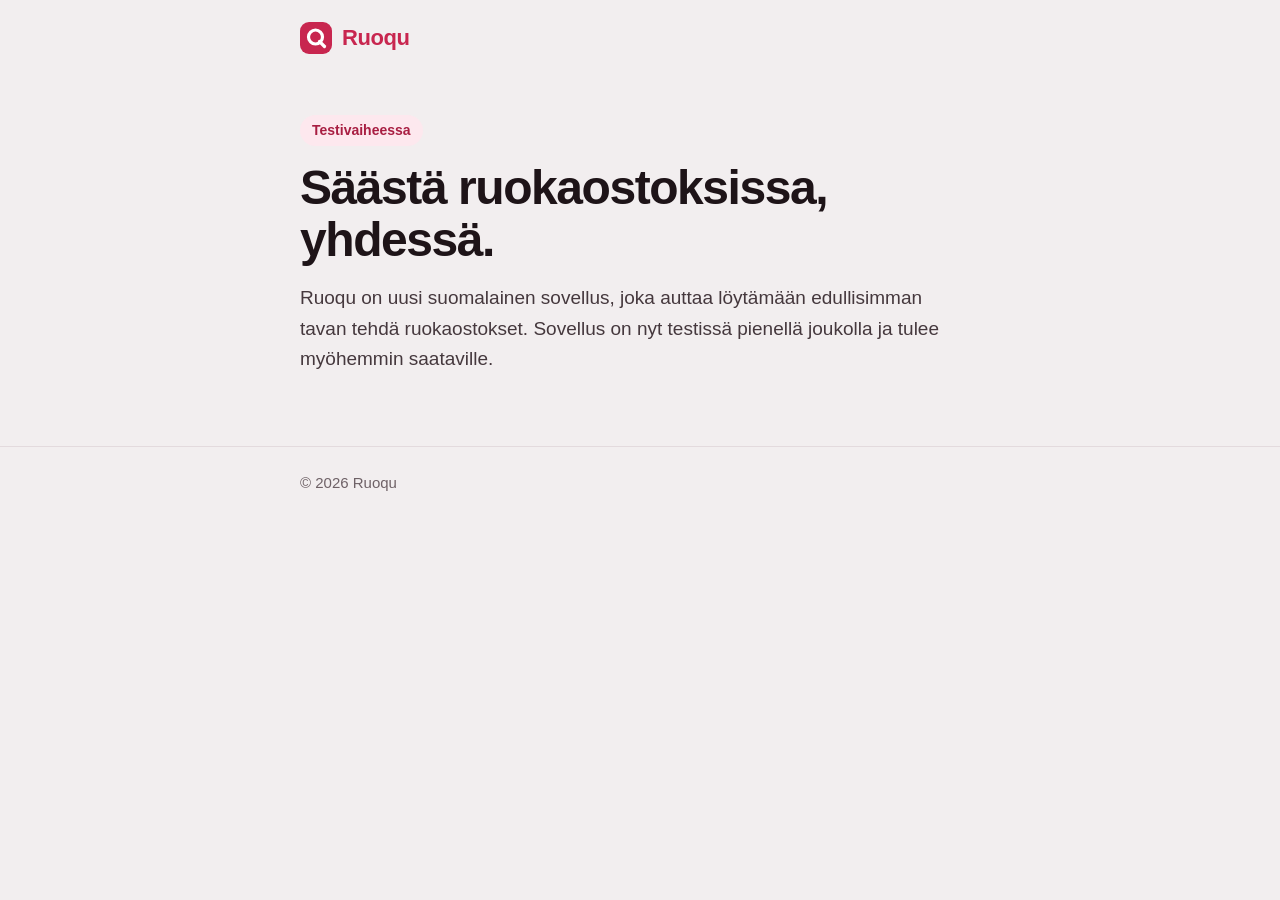
==== index.html @ 2a515dee "README: julkaisu- ja DNS-ohje Co-Authored-By: Claude Opus 5.5 <noreply@anthropic.com> Claude-Session" ====
<!DOCTYPE html>
<html lang="fi">
<head>
<meta charset="utf-8">
<meta name="viewport" content="width=device-width, initial-scale=1">
<title>Ruoqu</title>
<meta name="description" content="Ruoqu on uusi suomalainen sovellus, joka auttaa säästämään ruokaostoksissa.">
<link rel="icon" href="favicon.svg" type="image/svg+xml">
<link rel="stylesheet" href="tyyli.css">
</head>
<body>
<header><div class="sisus">
<a class="logo" href="index.html"><svg class="merkki" viewBox="0 0 32 32" aria-hidden="true"><rect width="32" height="32" rx="9" fill="currentColor"/><circle cx="15.5" cy="15" r="7" fill="none" stroke="#fff" stroke-width="3.2"/><path d="M19.5 19.5 L24.5 24.5" stroke="#fff" stroke-width="3.2" stroke-linecap="round"/></svg>Ruoqu</a>
<nav></nav>
</div></header>
<main class="sisus">
<div class="sankari">
<div class="lappu">Testivaiheessa</div>
<h1>Säästä ruokaostoksissa, yhdessä.</h1>
<p class="johdanto">Ruoqu on uusi suomalainen sovellus, joka auttaa löytämään edullisimman tavan tehdä ruokaostokset. Sovellus on nyt testissä pienellä joukolla ja tulee myöhemmin saataville.</p>
</div>

</main>
<footer><div class="sisus">


<div>© 2026 Ruoqu</div>
</div></footer>
</body>
</html>
---- tyyli.css ----
:root{
  --tausta:#F2EEEF;--pinta:#FFFFFF;--pinta2:#F7F4F5;--teksti:#1E1418;--teksti2:#45383D;--himmea:#6E6166;
  --raja:#E3DADD;--brandi:#C8264F;--brandi-teksti:#A81E42;--brandi-vaalea:#FDE8EE;--vihrea:#0F6B47;--vihrea-taust:#E3F2EA;
  color-scheme:light;
}
*{box-sizing:border-box}
html{-webkit-text-size-adjust:100%}
body{margin:0;background:var(--tausta);color:var(--teksti);
  font:17px/1.6 -apple-system,BlinkMacSystemFont,"Segoe UI",Inter,Roboto,Helvetica,Arial,sans-serif}
a{color:var(--brandi-teksti)}
.sisus{max-width:720px;margin:0 auto;padding:0 20px}
header{padding:20px 0}
header .sisus{display:flex;align-items:center;justify-content:space-between;gap:16px}
.logo{display:flex;align-items:center;gap:10px;color:var(--brandi);text-decoration:none;font-weight:700;font-size:22px;letter-spacing:-.02em}
.logo span{color:var(--teksti)}
.merkki{width:32px;height:32px}
nav{display:flex;gap:18px;font-size:15px}
nav a{color:var(--teksti2);text-decoration:none}
nav a:hover,nav a[aria-current]{color:var(--brandi-teksti)}
.sankari{padding:40px 0 24px}
.lappu{display:inline-block;background:var(--brandi-vaalea);color:var(--brandi-teksti);font-size:14px;font-weight:600;
  padding:4px 12px;border-radius:999px;margin-bottom:16px}
h1{font-size:clamp(32px,7vw,48px);line-height:1.1;letter-spacing:-.03em;margin:0 0 16px}
.johdanto{font-size:19px;color:var(--teksti2);margin:0 0 8px;max-width:34em}
section{padding:24px 0}
h2{font-size:22px;letter-spacing:-.01em;margin:32px 0 8px}
section>h2:first-child{margin-top:0}
.askeleet{list-style:none;padding:0;margin:16px 0 0;display:grid;gap:12px;counter-reset:a}
.askeleet li{background:var(--pinta);border:1px solid var(--raja);border-radius:16px;padding:16px 18px 16px 60px;position:relative;counter-increment:a}
.askeleet li::before{content:counter(a);position:absolute;left:18px;top:16px;width:28px;height:28px;border-radius:50%;
  background:var(--brandi);color:#fff;font-weight:700;font-size:15px;display:flex;align-items:center;justify-content:center}
.askeleet strong{display:block}
.kortit{display:grid;grid-template-columns:repeat(auto-fit,minmax(260px,1fr));gap:12px;margin-top:16px}
.kortti{background:var(--pinta);border:1px solid var(--raja);border-radius:16px;padding:16px 18px}
.kortti h3{font-size:17px;margin:0 0 4px}
.kortti p{margin:0;color:var(--teksti2);font-size:15px}
.huom{background:var(--vihrea-taust);border-radius:16px;padding:16px 18px;color:var(--teksti)}
.asiakirja{background:var(--pinta);border:1px solid var(--raja);border-radius:16px;padding:8px 24px 24px;margin:8px 0 24px}
.asiakirja h2{font-size:19px;margin:28px 0 6px}
.asiakirja p,.asiakirja li{color:var(--teksti2)}
.asiakirja ul{padding-left:22px}
.paivitetty{color:var(--himmea);font-size:15px}
details{background:var(--pinta);border:1px solid var(--raja);border-radius:14px;padding:14px 18px;margin:10px 0}
summary{font-weight:600;cursor:pointer}
details p{color:var(--teksti2);margin:10px 0 0}
footer{border-top:1px solid var(--raja);margin-top:40px;padding:24px 0 40px;color:var(--himmea);font-size:15px}
footer nav{flex-wrap:wrap;margin-bottom:8px}
@media (max-width:520px){header .sisus{flex-direction:column;align-items:flex-start;gap:10px}}
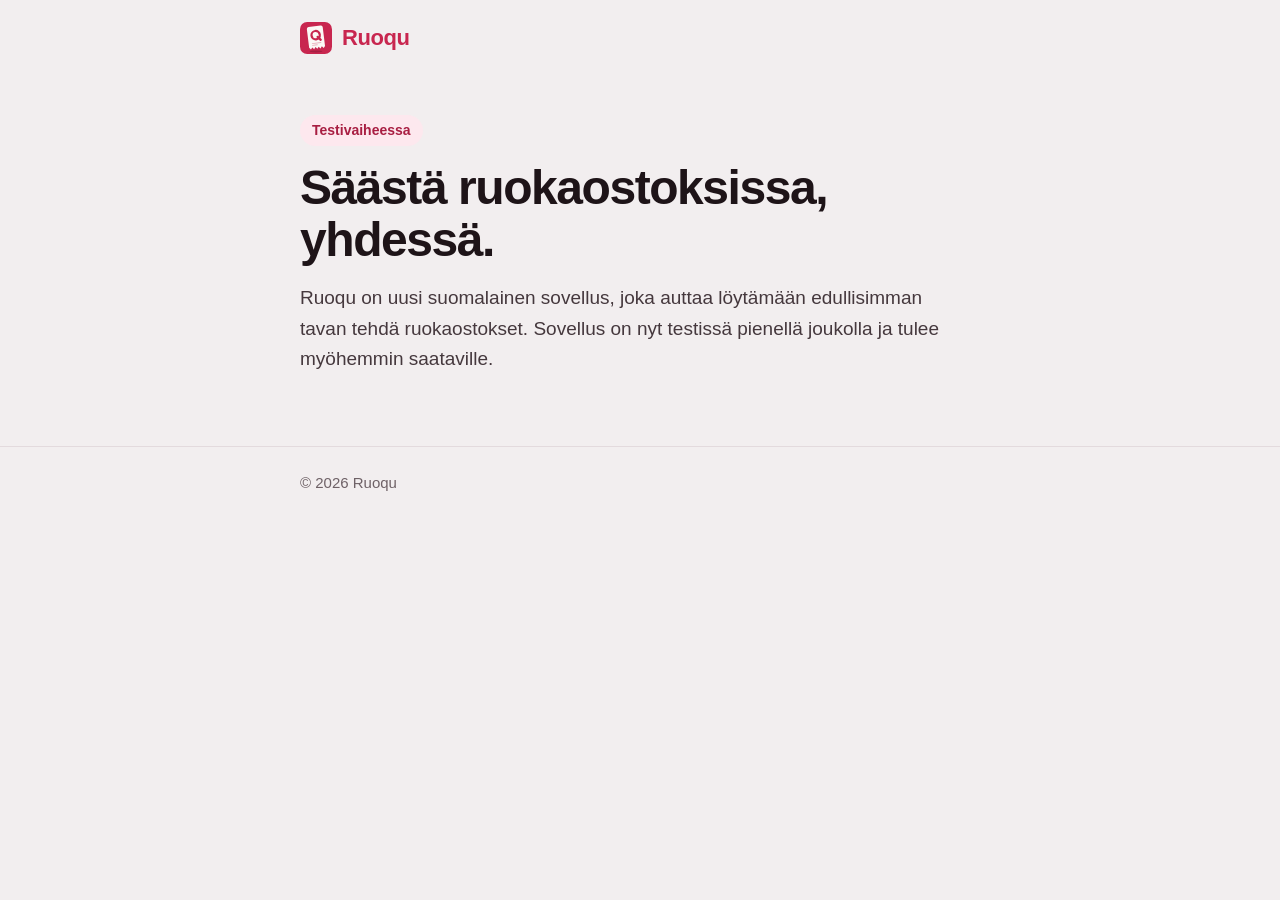
==== commit fcd99a74: "Logo B ja favicon Co-Authored-By: Claude Opus 5.5 <noreply@anthropic.com> Claude-Session: https://cl" ====
--- a/index.html
+++ b/index.html
@@ -10,7 +10,7 @@
 </head>
 <body>
 <header><div class="sisus">
-<a class="logo" href="index.html"><svg class="merkki" viewBox="0 0 32 32" aria-hidden="true"><rect width="32" height="32" rx="9" fill="currentColor"/><circle cx="15.5" cy="15" r="7" fill="none" stroke="#fff" stroke-width="3.2"/><path d="M19.5 19.5 L24.5 24.5" stroke="#fff" stroke-width="3.2" stroke-linecap="round"/></svg>Ruoqu</a>
+<a class="logo" href="index.html"><svg class="merkki" viewBox="0 0 100 100" aria-hidden="true"><rect width="100" height="100" rx="22.5" fill="#C8264F"/><ellipse cx="50" cy="92" rx="20" ry="3" fill="#4A0F22" opacity="0.28"/><g transform="rotate(-7 50 50)"><path d="M25,19 Q25,13 31,13 L69,13 Q75,13 75,19 L75,78 L70,84 L65,78 L60,84 L55,78 L50,84 L45,78 L40,84 L35,78 L30,84 L25,78 Z" fill="#FBF8F5"/><circle cx="50" cy="41" r="13" fill="none" stroke="#C8264F" stroke-width="7"/><path d="M55.5 47 L64 57.5" stroke="#C8264F" stroke-width="7" stroke-linecap="round"/><rect x="35" y="64.5" width="30" height="3" rx="1.5" fill="#C8264F" opacity="0.35"/><rect x="35" y="70" width="18" height="3" rx="1.5" fill="#C8264F" opacity="0.35"/></g></svg>Ruoqu</a>
 <nav></nav>
 </div></header>
 <main class="sisus">
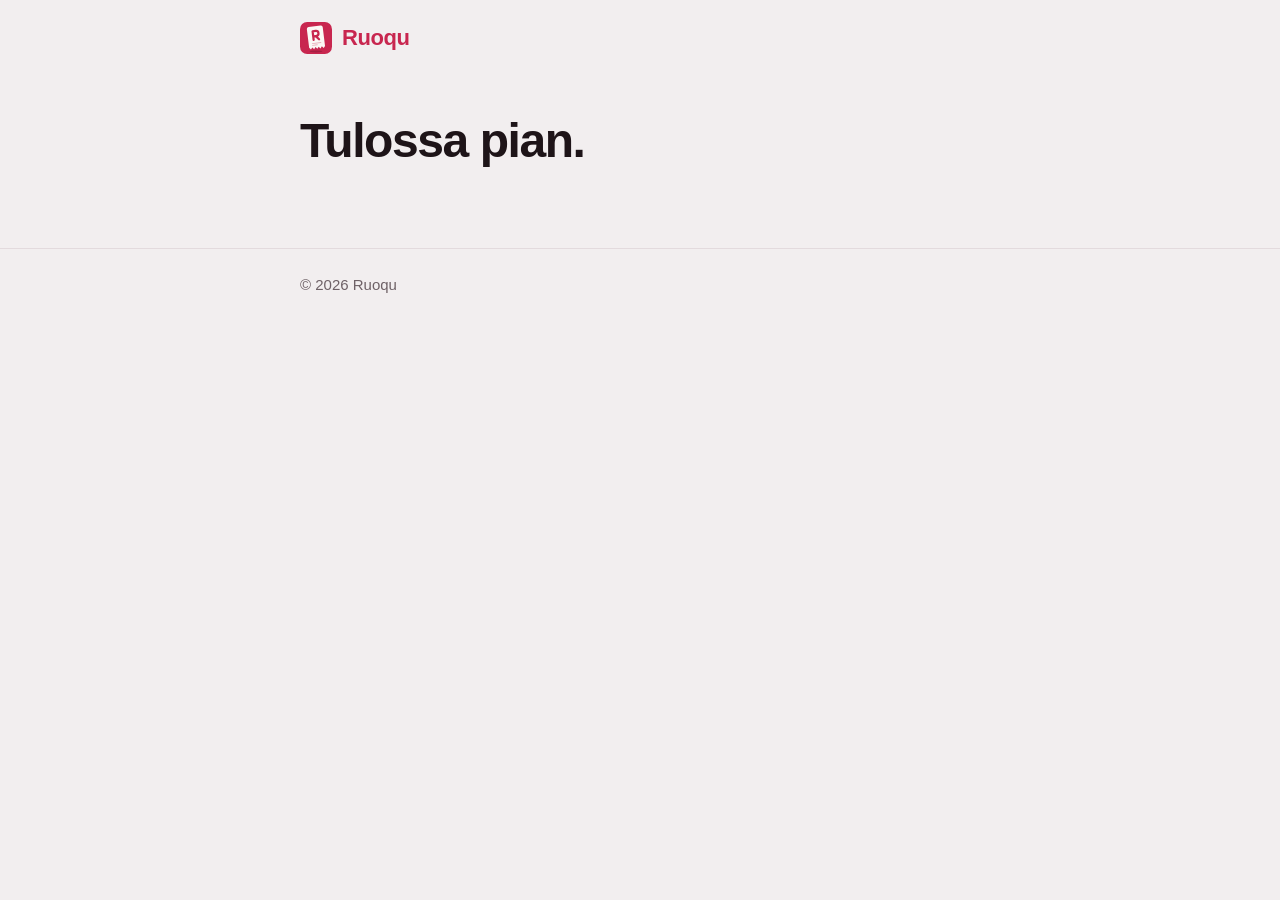
==== commit 0987a808: "Minimisivu: Tulossa pian, logo R Co-Authored-By: Claude Opus 5.5 <noreply@anthropic.com> Claude-Sess" ====
--- a/index.html
+++ b/index.html
@@ -4,20 +4,18 @@
 <meta charset="utf-8">
 <meta name="viewport" content="width=device-width, initial-scale=1">
 <title>Ruoqu</title>
-<meta name="description" content="Ruoqu on uusi suomalainen sovellus, joka auttaa säästämään ruokaostoksissa.">
+<meta name="description" content="Ruoqu – tulossa pian.">
 <link rel="icon" href="favicon.svg" type="image/svg+xml">
 <link rel="stylesheet" href="tyyli.css">
 </head>
 <body>
 <header><div class="sisus">
-<a class="logo" href="index.html"><svg class="merkki" viewBox="0 0 100 100" aria-hidden="true"><rect width="100" height="100" rx="22.5" fill="#C8264F"/><ellipse cx="50" cy="92" rx="20" ry="3" fill="#4A0F22" opacity="0.28"/><g transform="rotate(-7 50 50)"><path d="M25,19 Q25,13 31,13 L69,13 Q75,13 75,19 L75,78 L70,84 L65,78 L60,84 L55,78 L50,84 L45,78 L40,84 L35,78 L30,84 L25,78 Z" fill="#FBF8F5"/><circle cx="50" cy="41" r="13" fill="none" stroke="#C8264F" stroke-width="7"/><path d="M55.5 47 L64 57.5" stroke="#C8264F" stroke-width="7" stroke-linecap="round"/><rect x="35" y="64.5" width="30" height="3" rx="1.5" fill="#C8264F" opacity="0.35"/><rect x="35" y="70" width="18" height="3" rx="1.5" fill="#C8264F" opacity="0.35"/></g></svg>Ruoqu</a>
+<a class="logo" href="index.html"><svg class="merkki" viewBox="0 0 100 100" aria-hidden="true"><rect width="100" height="100" rx="22.5" fill="#C8264F"/><ellipse cx="50" cy="92" rx="20" ry="3" fill="#4A0F22" opacity="0.28"/><g transform="rotate(-7 50 50)"><path d="M25,19 Q25,13 31,13 L69,13 Q75,13 75,19 L75,78 L70,84 L65,78 L60,84 L55,78 L50,84 L45,78 L40,84 L35,78 L30,84 L25,78 Z" fill="#FBF8F5"/><path d="M42 55 V28 H51.5 A8 8 0 0 1 51.5 44 H42 M50 44 L59 55" fill="none" stroke="#C8264F" stroke-width="7" stroke-linecap="round" stroke-linejoin="round"/><rect x="35" y="64.5" width="30" height="3" rx="1.5" fill="#C8264F" opacity="0.35"/><rect x="35" y="70" width="18" height="3" rx="1.5" fill="#C8264F" opacity="0.35"/></g></svg>Ruoqu</a>
 <nav></nav>
 </div></header>
 <main class="sisus">
 <div class="sankari">
-<div class="lappu">Testivaiheessa</div>
-<h1>Säästä ruokaostoksissa, yhdessä.</h1>
-<p class="johdanto">Ruoqu on uusi suomalainen sovellus, joka auttaa löytämään edullisimman tavan tehdä ruokaostokset. Sovellus on nyt testissä pienellä joukolla ja tulee myöhemmin saataville.</p>
+<h1>Tulossa pian.</h1>
 </div>
 
 </main>
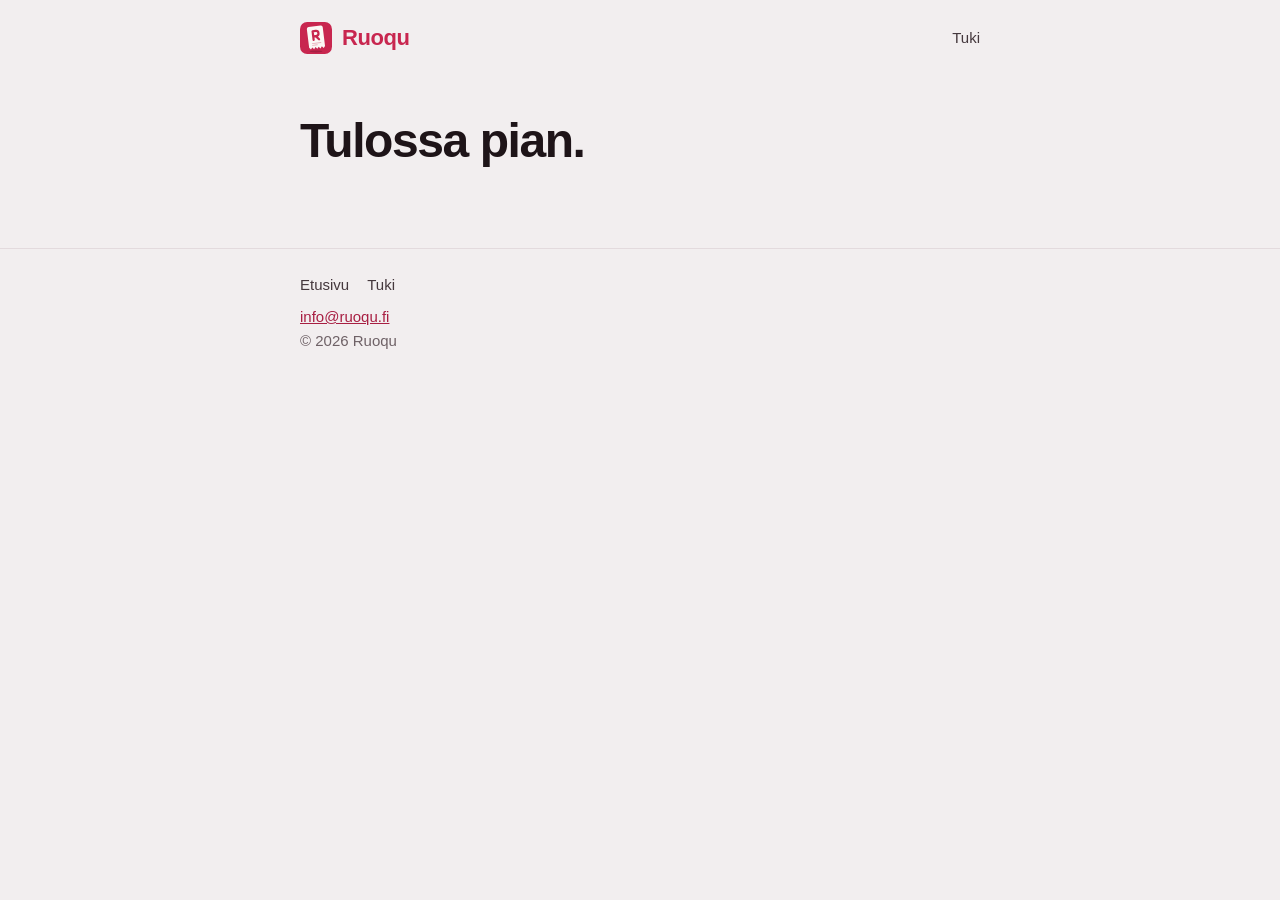
==== commit bac8a0c1: "Julkaisu: tuki, tietosuojaseloste ja testiehdot, oma verkkotunnus ruoqu.fi Co-Authored-By: Claude Op" ====
--- a/index.html
+++ b/index.html
@@ -11,7 +11,7 @@
 <body>
 <header><div class="sisus">
 <a class="logo" href="index.html"><svg class="merkki" viewBox="0 0 100 100" aria-hidden="true"><rect width="100" height="100" rx="22.5" fill="#C8264F"/><ellipse cx="50" cy="92" rx="20" ry="3" fill="#4A0F22" opacity="0.28"/><g transform="rotate(-7 50 50)"><path d="M25,19 Q25,13 31,13 L69,13 Q75,13 75,19 L75,78 L70,84 L65,78 L60,84 L55,78 L50,84 L45,78 L40,84 L35,78 L30,84 L25,78 Z" fill="#FBF8F5"/><path d="M42 55 V28 H51.5 A8 8 0 0 1 51.5 44 H42 M50 44 L59 55" fill="none" stroke="#C8264F" stroke-width="7" stroke-linecap="round" stroke-linejoin="round"/><rect x="35" y="64.5" width="30" height="3" rx="1.5" fill="#C8264F" opacity="0.35"/><rect x="35" y="70" width="18" height="3" rx="1.5" fill="#C8264F" opacity="0.35"/></g></svg>Ruoqu</a>
-<nav></nav>
+<nav><a href="tuki.html">Tuki</a></nav>
 </div></header>
 <main class="sisus">
 <div class="sankari">
@@ -20,8 +20,8 @@
 
 </main>
 <footer><div class="sisus">
-
-
+<nav><a href="index.html">Etusivu</a><a href="tuki.html">Tuki</a></nav>
+<div><a href="mailto:info@ruoqu.fi">info@ruoqu.fi</a></div>
 <div>© 2026 Ruoqu</div>
 </div></footer>
 </body>
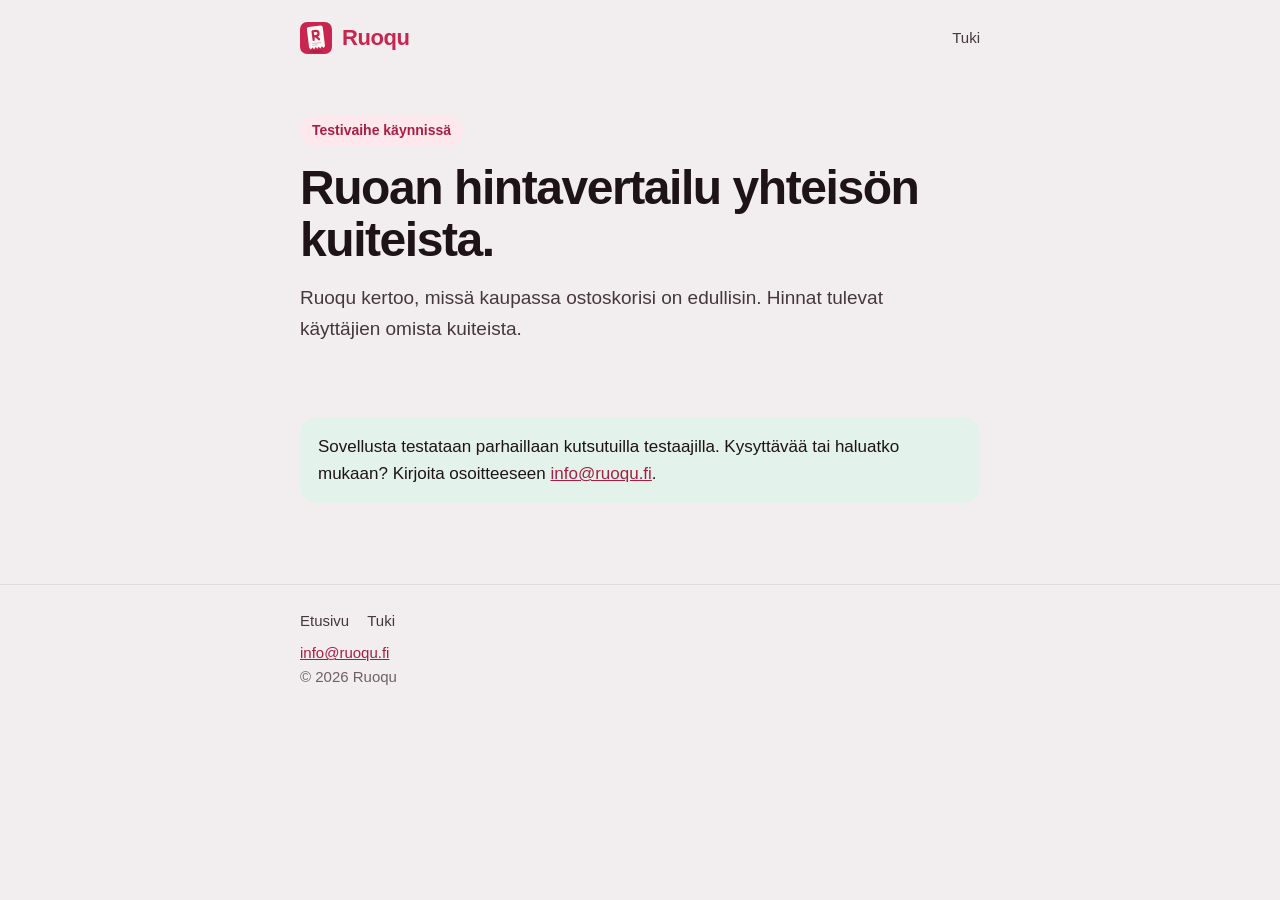
==== commit d8078ef9: "Etusivu: lyhyt kuvaus ja testivaihe Co-Authored-By: Claude Opus 5.5 <noreply@anthropic.com> Claude-S" ====
--- a/index.html
+++ b/index.html
@@ -15,8 +15,13 @@
 </div></header>
 <main class="sisus">
 <div class="sankari">
-<h1>Tulossa pian.</h1>
+<span class="lappu">Testivaihe käynnissä</span>
+<h1>Ruoan hintavertailu yhteisön kuiteista.</h1>
+<p class="johdanto">Ruoqu kertoo, missä kaupassa ostoskorisi on edullisin. Hinnat tulevat käyttäjien omista kuiteista.</p>
 </div>
+<section>
+<p class="huom">Sovellusta testataan parhaillaan kutsutuilla testaajilla. Kysyttävää tai haluatko mukaan? Kirjoita osoitteeseen <a href="mailto:info@ruoqu.fi">info@ruoqu.fi</a>.</p>
+</section>
 
 </main>
 <footer><div class="sisus">
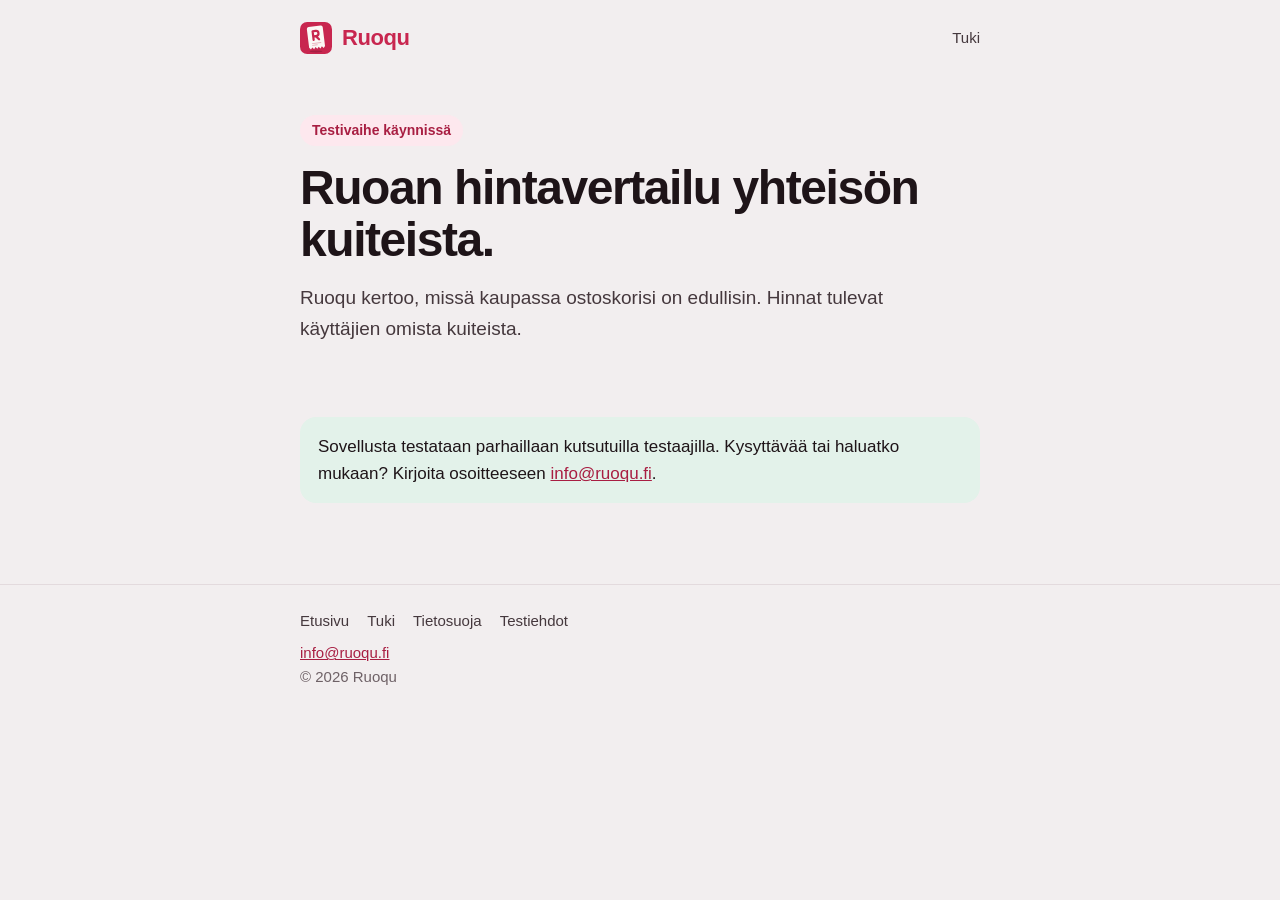
==== commit f71cc023: "Alapalkkiin linkit tietosuojaan ja testiehtoihin Co-Authored-By: Claude Opus 5.5 <noreply@anthropic." ====
--- a/index.html
+++ b/index.html
@@ -25,7 +25,7 @@
 
 </main>
 <footer><div class="sisus">
-<nav><a href="index.html">Etusivu</a><a href="tuki.html">Tuki</a></nav>
+<nav><a href="index.html">Etusivu</a><a href="tuki.html">Tuki</a><a href="tietosuoja.html">Tietosuoja</a><a href="ehdot.html">Testiehdot</a></nav>
 <div><a href="mailto:info@ruoqu.fi">info@ruoqu.fi</a></div>
 <div>© 2026 Ruoqu</div>
 </div></footer>
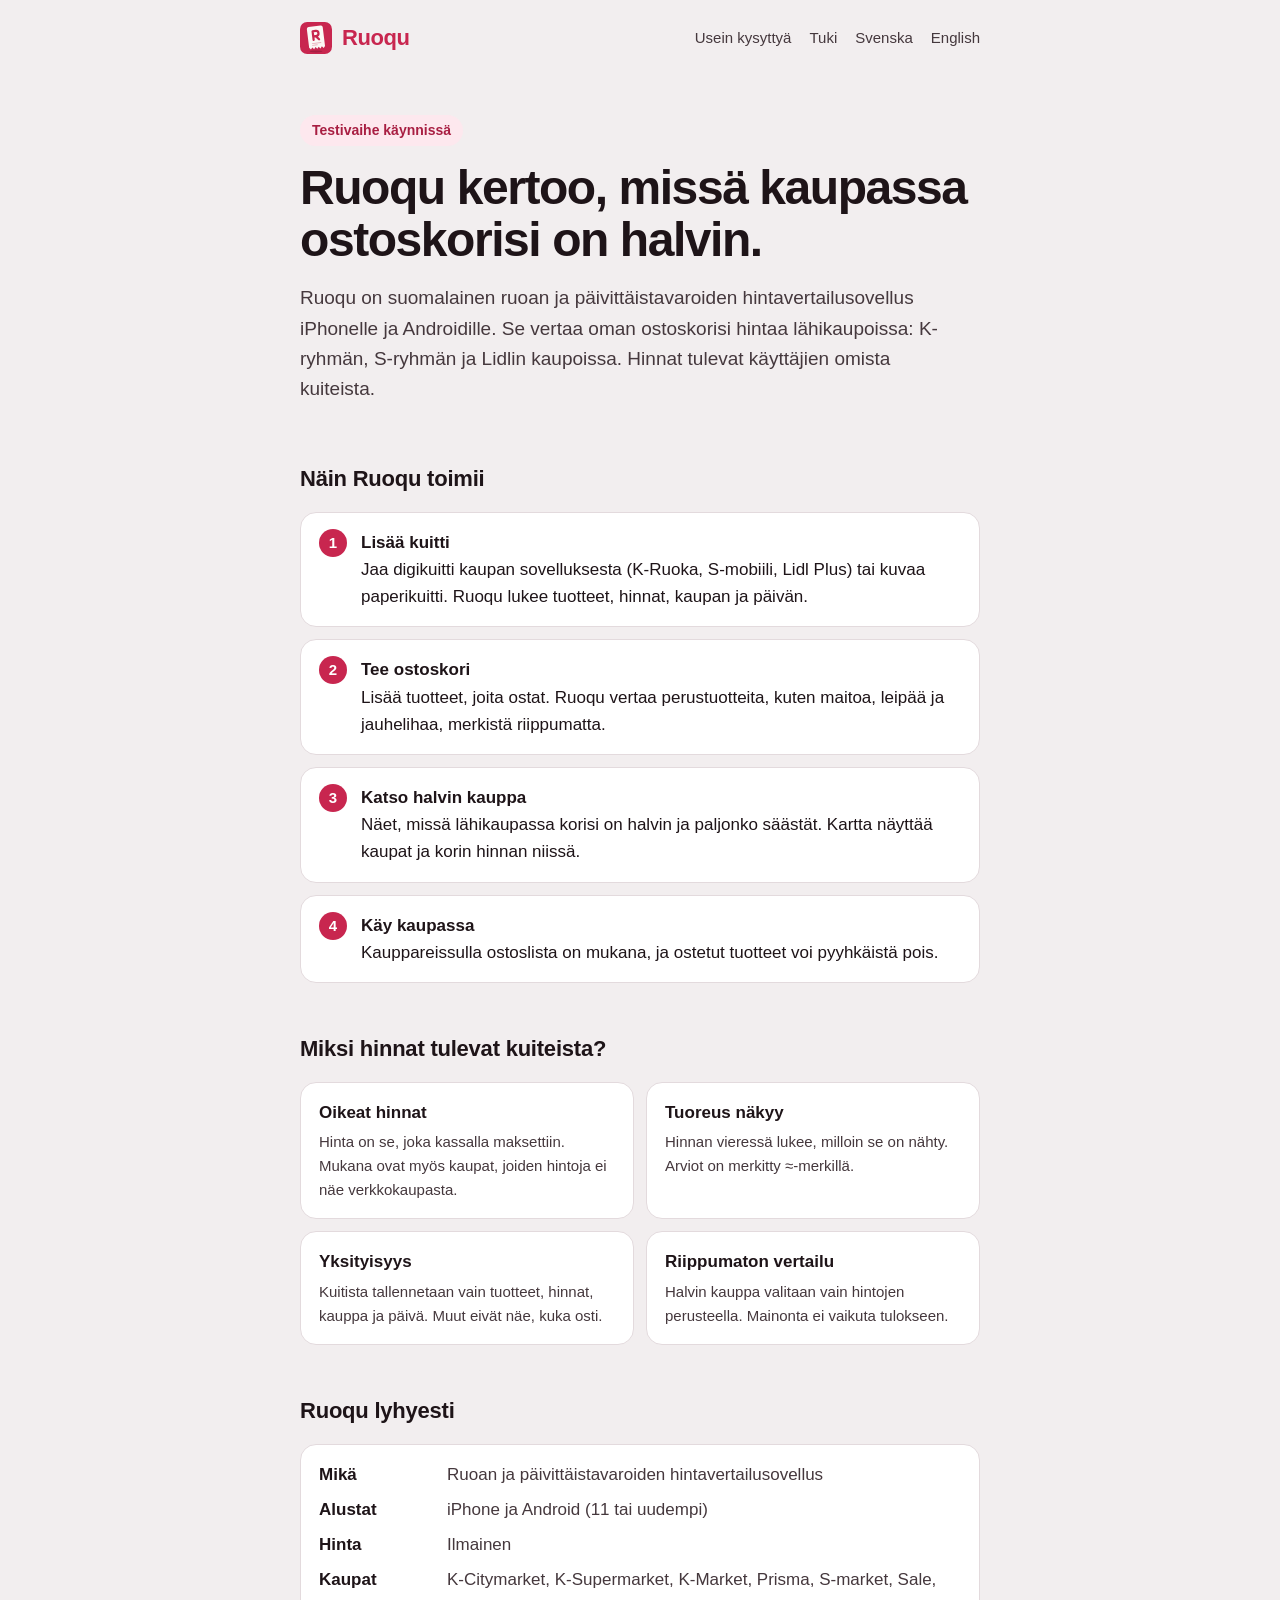
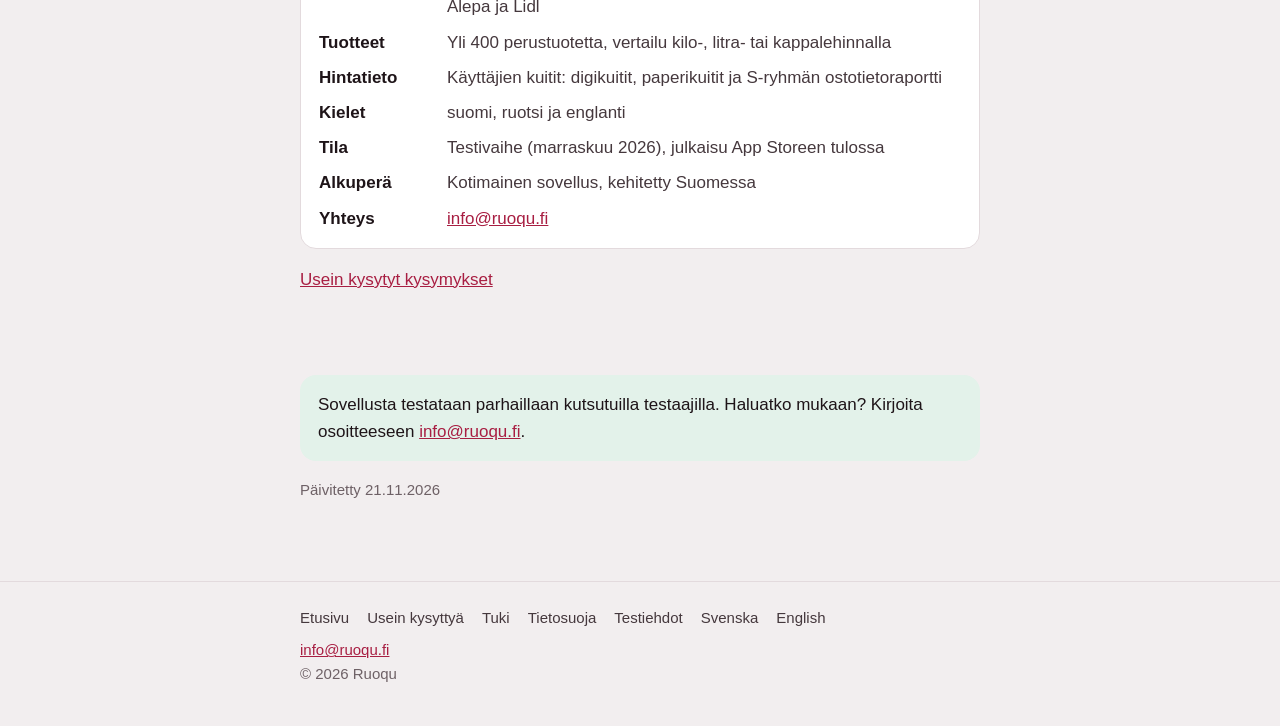
==== commit dd17d50e: "Laaja sivusto: sovelluksen kuvaus, usein kysytyt kysymykset, sv/en, rakenteinen data, robots.txt ja " ====
--- a/index.html
+++ b/index.html
@@ -4,28 +4,68 @@
 <meta charset="utf-8">
 <meta name="viewport" content="width=device-width, initial-scale=1">
 <title>Ruoqu</title>
-<meta name="description" content="Ruoqu – tulossa pian.">
+<meta name="description" content="Ruoqu on suomalainen ruoan hintavertailusovellus iPhonelle ja Androidille. Se kertoo, missä lähikaupassa oma ostoskorisi on halvin. Hinnat tulevat käyttäjien kuiteista.">
 <link rel="icon" href="favicon.svg" type="image/svg+xml">
 <link rel="stylesheet" href="tyyli.css">
+<link rel="canonical" href="https://ruoqu.fi/">
+<meta property="og:type" content="website">
+<meta property="og:site_name" content="Ruoqu">
+<meta property="og:title" content="Ruoqu">
+<meta property="og:description" content="Ruoqu on suomalainen ruoan hintavertailusovellus iPhonelle ja Androidille. Se kertoo, missä lähikaupassa oma ostoskorisi on halvin. Hinnat tulevat käyttäjien kuiteista.">
+<meta property="og:url" content="https://ruoqu.fi/">
+<link rel="alternate" hreflang="fi" href="https://ruoqu.fi/">
+<link rel="alternate" hreflang="sv" href="https://ruoqu.fi/sv.html">
+<link rel="alternate" hreflang="en" href="https://ruoqu.fi/en.html">
+<script type="application/ld+json">{"@context": "https://schema.org", "@graph": [{"@type": "Organization", "@id": "https://ruoqu.fi/#ruoqu", "name": "Ruoqu", "url": "https://ruoqu.fi/", "email": "info@ruoqu.fi", "logo": "https://ruoqu.fi/favicon.svg"}, {"@type": "WebSite", "name": "Ruoqu", "url": "https://ruoqu.fi/", "inLanguage": ["fi", "sv", "en"], "publisher": {"@id": "https://ruoqu.fi/#ruoqu"}}, {"@type": "SoftwareApplication", "name": "Ruoqu", "url": "https://ruoqu.fi/", "description": "Ruoqu on suomalainen ruoan hintavertailusovellus iPhonelle ja Androidille. Se kertoo, missä lähikaupassa oma ostoskorisi on halvin. Hinnat tulevat käyttäjien kuiteista.", "applicationCategory": "ShoppingApplication", "operatingSystem": "iOS, Android 11+", "inLanguage": ["fi", "sv", "en"], "offers": {"@type": "Offer", "price": "0", "priceCurrency": "EUR"}, "author": {"@id": "https://ruoqu.fi/#ruoqu"}}]}</script>
 </head>
 <body>
 <header><div class="sisus">
 <a class="logo" href="index.html"><svg class="merkki" viewBox="0 0 100 100" aria-hidden="true"><rect width="100" height="100" rx="22.5" fill="#C8264F"/><ellipse cx="50" cy="92" rx="20" ry="3" fill="#4A0F22" opacity="0.28"/><g transform="rotate(-7 50 50)"><path d="M25,19 Q25,13 31,13 L69,13 Q75,13 75,19 L75,78 L70,84 L65,78 L60,84 L55,78 L50,84 L45,78 L40,84 L35,78 L30,84 L25,78 Z" fill="#FBF8F5"/><path d="M42 55 V28 H51.5 A8 8 0 0 1 51.5 44 H42 M50 44 L59 55" fill="none" stroke="#C8264F" stroke-width="7" stroke-linecap="round" stroke-linejoin="round"/><rect x="35" y="64.5" width="30" height="3" rx="1.5" fill="#C8264F" opacity="0.35"/><rect x="35" y="70" width="18" height="3" rx="1.5" fill="#C8264F" opacity="0.35"/></g></svg>Ruoqu</a>
-<nav><a href="tuki.html">Tuki</a></nav>
+<nav><a href="ukk.html">Usein kysyttyä</a><a href="tuki.html">Tuki</a><a href="sv.html">Svenska</a><a href="en.html">English</a></nav>
 </div></header>
 <main class="sisus">
 <div class="sankari">
 <span class="lappu">Testivaihe käynnissä</span>
-<h1>Ruoan hintavertailu yhteisön kuiteista.</h1>
-<p class="johdanto">Ruoqu kertoo, missä kaupassa ostoskorisi on edullisin. Hinnat tulevat käyttäjien omista kuiteista.</p>
+<h1>Ruoqu kertoo, missä kaupassa ostoskorisi on halvin.</h1>
+<p class="johdanto">Ruoqu on suomalainen ruoan ja päivittäistavaroiden hintavertailusovellus iPhonelle ja Androidille. Se vertaa oman ostoskorisi hintaa lähikaupoissa: K-ryhmän, S-ryhmän ja Lidlin kaupoissa. Hinnat tulevat käyttäjien omista kuiteista.</p>
 </div>
 <section>
-<p class="huom">Sovellusta testataan parhaillaan kutsutuilla testaajilla. Kysyttävää tai haluatko mukaan? Kirjoita osoitteeseen <a href="mailto:info@ruoqu.fi">info@ruoqu.fi</a>.</p>
+<h2>Näin Ruoqu toimii</h2>
+<ol class="askeleet"><li><strong>Lisää kuitti</strong>Jaa digikuitti kaupan sovelluksesta (K-Ruoka, S-mobiili, Lidl Plus) tai kuvaa paperikuitti. Ruoqu lukee tuotteet, hinnat, kaupan ja päivän.</li><li><strong>Tee ostoskori</strong>Lisää tuotteet, joita ostat. Ruoqu vertaa perustuotteita, kuten maitoa, leipää ja jauhelihaa, merkistä riippumatta.</li><li><strong>Katso halvin kauppa</strong>Näet, missä lähikaupassa korisi on halvin ja paljonko säästät. Kartta näyttää kaupat ja korin hinnan niissä.</li><li><strong>Käy kaupassa</strong>Kauppareissulla ostoslista on mukana, ja ostetut tuotteet voi pyyhkäistä pois.</li></ol>
+</section>
+<section>
+<h2>Miksi hinnat tulevat kuiteista?</h2>
+<div class="kortit">
+<div class="kortti"><h3>Oikeat hinnat</h3><p>Hinta on se, joka kassalla maksettiin. Mukana ovat myös kaupat, joiden hintoja ei näe verkkokaupasta.</p></div>
+<div class="kortti"><h3>Tuoreus näkyy</h3><p>Hinnan vieressä lukee, milloin se on nähty. Arviot on merkitty ≈-merkillä.</p></div>
+<div class="kortti"><h3>Yksityisyys</h3><p>Kuitista tallennetaan vain tuotteet, hinnat, kauppa ja päivä. Muut eivät näe, kuka osti.</p></div>
+<div class="kortti"><h3>Riippumaton vertailu</h3><p>Halvin kauppa valitaan vain hintojen perusteella. Mainonta ei vaikuta tulokseen.</p></div>
+</div>
+</section>
+<section>
+<h2>Ruoqu lyhyesti</h2>
+<dl class="tiedot">
+<dt>Mikä</dt><dd>Ruoan ja päivittäistavaroiden hintavertailusovellus</dd>
+<dt>Alustat</dt><dd>iPhone ja Android (11 tai uudempi)</dd>
+<dt>Hinta</dt><dd>Ilmainen</dd>
+<dt>Kaupat</dt><dd>K-Citymarket, K-Supermarket, K-Market, Prisma, S-market, Sale, Alepa ja Lidl</dd>
+<dt>Tuotteet</dt><dd>Yli 400 perustuotetta, vertailu kilo-, litra- tai kappalehinnalla</dd>
+<dt>Hintatieto</dt><dd>Käyttäjien kuitit: digikuitit, paperikuitit ja S-ryhmän ostotietoraportti</dd>
+<dt>Kielet</dt><dd>suomi, ruotsi ja englanti</dd>
+<dt>Tila</dt><dd>Testivaihe (marraskuu 2026), julkaisu App Storeen tulossa</dd>
+<dt>Alkuperä</dt><dd>Kotimainen sovellus, kehitetty Suomessa</dd>
+<dt>Yhteys</dt><dd><a href="mailto:info@ruoqu.fi">info@ruoqu.fi</a></dd>
+</dl>
+<p><a href="ukk.html">Usein kysytyt kysymykset</a></p>
+</section>
+<section>
+<p class="huom">Sovellusta testataan parhaillaan kutsutuilla testaajilla. Haluatko mukaan? Kirjoita osoitteeseen <a href="mailto:info@ruoqu.fi">info@ruoqu.fi</a>.</p>
+<p class="paivitetty">Päivitetty 21.11.2026</p>
 </section>
 
 </main>
 <footer><div class="sisus">
-<nav><a href="index.html">Etusivu</a><a href="tuki.html">Tuki</a><a href="tietosuoja.html">Tietosuoja</a><a href="ehdot.html">Testiehdot</a></nav>
+<nav><a href="index.html">Etusivu</a><a href="ukk.html">Usein kysyttyä</a><a href="tuki.html">Tuki</a><a href="tietosuoja.html">Tietosuoja</a><a href="ehdot.html">Testiehdot</a><a href="sv.html">Svenska</a><a href="en.html">English</a></nav>
 <div><a href="mailto:info@ruoqu.fi">info@ruoqu.fi</a></div>
 <div>© 2026 Ruoqu</div>
 </div></footer>
--- a/tyyli.css
+++ b/tyyli.css
@@ -43,6 +43,12 @@
 details{background:var(--pinta);border:1px solid var(--raja);border-radius:14px;padding:14px 18px;margin:10px 0}
 summary{font-weight:600;cursor:pointer}
 details p{color:var(--teksti2);margin:10px 0 0}
+.tiedot{display:grid;grid-template-columns:minmax(110px,max-content) 1fr;gap:8px 18px;margin:16px 0 0;
+  background:var(--pinta);border:1px solid var(--raja);border-radius:16px;padding:16px 18px}
+.tiedot dt{font-weight:600}
+.tiedot dd{margin:0;color:var(--teksti2)}
+.kysymykset h2{font-size:19px;margin:26px 0 6px}
+.kysymykset p{color:var(--teksti2);margin:0}
 footer{border-top:1px solid var(--raja);margin-top:40px;padding:24px 0 40px;color:var(--himmea);font-size:15px}
 footer nav{flex-wrap:wrap;margin-bottom:8px}
 @media (max-width:520px){header .sisus{flex-direction:column;align-items:flex-start;gap:10px}}
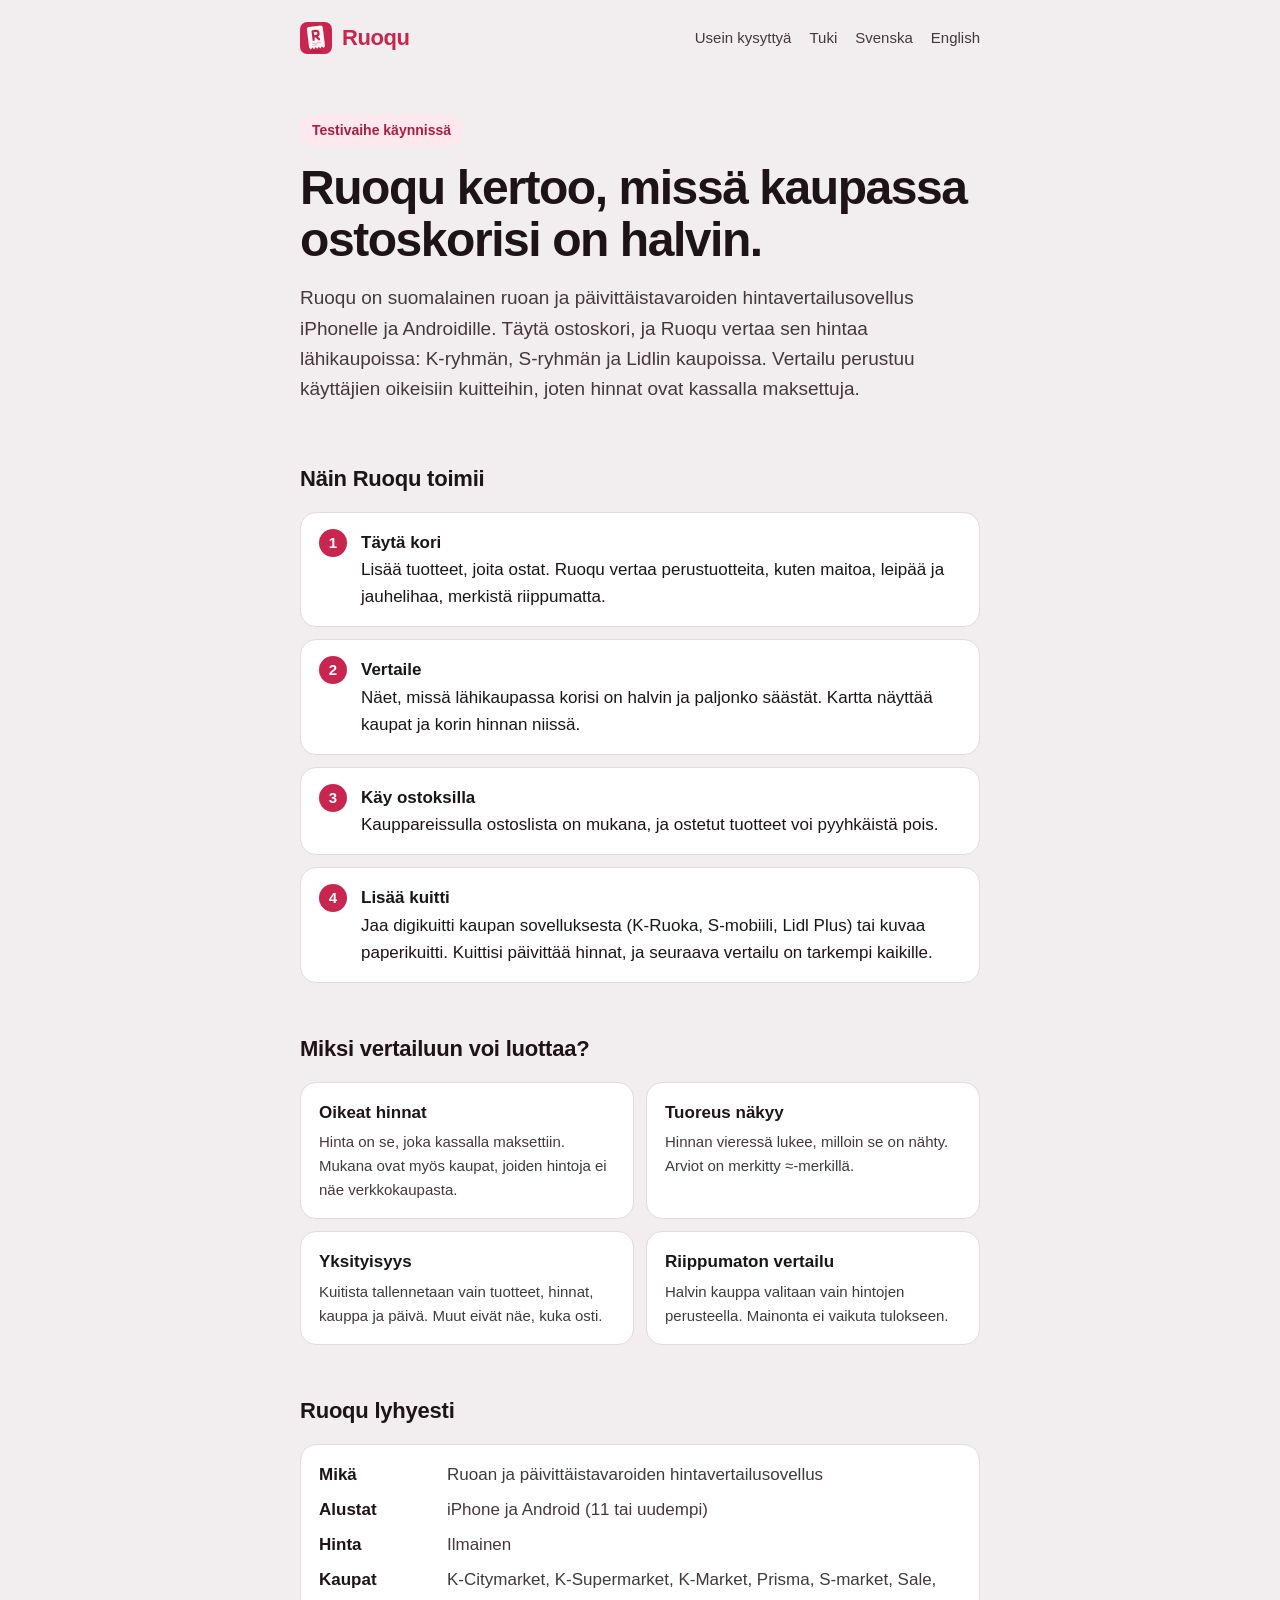
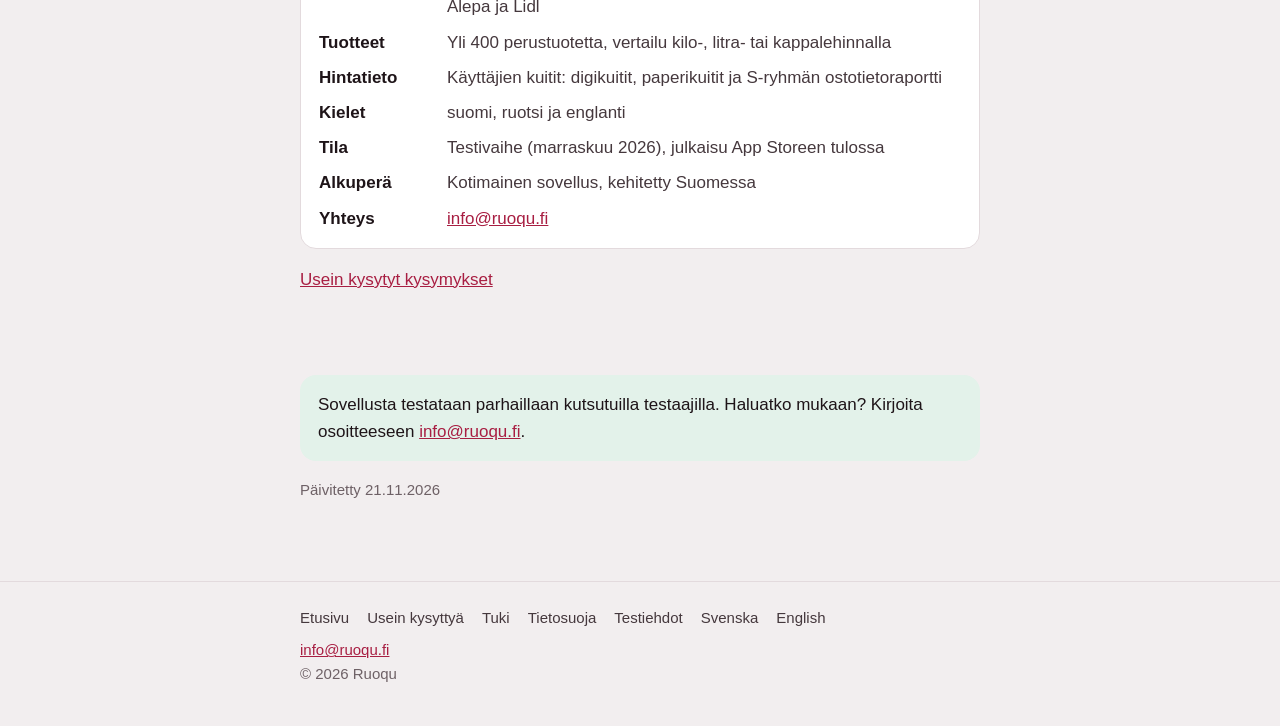
==== commit 5ad2e55f: "Etusivu: vertailu ensin (Täytä kori → Vertaile → Käy ostoksilla → Lisää kuitti), kuitit luotettavuud" ====
--- a/index.html
+++ b/index.html
@@ -27,14 +27,14 @@
 <div class="sankari">
 <span class="lappu">Testivaihe käynnissä</span>
 <h1>Ruoqu kertoo, missä kaupassa ostoskorisi on halvin.</h1>
-<p class="johdanto">Ruoqu on suomalainen ruoan ja päivittäistavaroiden hintavertailusovellus iPhonelle ja Androidille. Se vertaa oman ostoskorisi hintaa lähikaupoissa: K-ryhmän, S-ryhmän ja Lidlin kaupoissa. Hinnat tulevat käyttäjien omista kuiteista.</p>
+<p class="johdanto">Ruoqu on suomalainen ruoan ja päivittäistavaroiden hintavertailusovellus iPhonelle ja Androidille. Täytä ostoskori, ja Ruoqu vertaa sen hintaa lähikaupoissa: K-ryhmän, S-ryhmän ja Lidlin kaupoissa. Vertailu perustuu käyttäjien oikeisiin kuitteihin, joten hinnat ovat kassalla maksettuja.</p>
 </div>
 <section>
 <h2>Näin Ruoqu toimii</h2>
-<ol class="askeleet"><li><strong>Lisää kuitti</strong>Jaa digikuitti kaupan sovelluksesta (K-Ruoka, S-mobiili, Lidl Plus) tai kuvaa paperikuitti. Ruoqu lukee tuotteet, hinnat, kaupan ja päivän.</li><li><strong>Tee ostoskori</strong>Lisää tuotteet, joita ostat. Ruoqu vertaa perustuotteita, kuten maitoa, leipää ja jauhelihaa, merkistä riippumatta.</li><li><strong>Katso halvin kauppa</strong>Näet, missä lähikaupassa korisi on halvin ja paljonko säästät. Kartta näyttää kaupat ja korin hinnan niissä.</li><li><strong>Käy kaupassa</strong>Kauppareissulla ostoslista on mukana, ja ostetut tuotteet voi pyyhkäistä pois.</li></ol>
+<ol class="askeleet"><li><strong>Täytä kori</strong>Lisää tuotteet, joita ostat. Ruoqu vertaa perustuotteita, kuten maitoa, leipää ja jauhelihaa, merkistä riippumatta.</li><li><strong>Vertaile</strong>Näet, missä lähikaupassa korisi on halvin ja paljonko säästät. Kartta näyttää kaupat ja korin hinnan niissä.</li><li><strong>Käy ostoksilla</strong>Kauppareissulla ostoslista on mukana, ja ostetut tuotteet voi pyyhkäistä pois.</li><li><strong>Lisää kuitti</strong>Jaa digikuitti kaupan sovelluksesta (K-Ruoka, S-mobiili, Lidl Plus) tai kuvaa paperikuitti. Kuittisi päivittää hinnat, ja seuraava vertailu on tarkempi kaikille.</li></ol>
 </section>
 <section>
-<h2>Miksi hinnat tulevat kuiteista?</h2>
+<h2>Miksi vertailuun voi luottaa?</h2>
 <div class="kortit">
 <div class="kortti"><h3>Oikeat hinnat</h3><p>Hinta on se, joka kassalla maksettiin. Mukana ovat myös kaupat, joiden hintoja ei näe verkkokaupasta.</p></div>
 <div class="kortti"><h3>Tuoreus näkyy</h3><p>Hinnan vieressä lukee, milloin se on nähty. Arviot on merkitty ≈-merkillä.</p></div>
